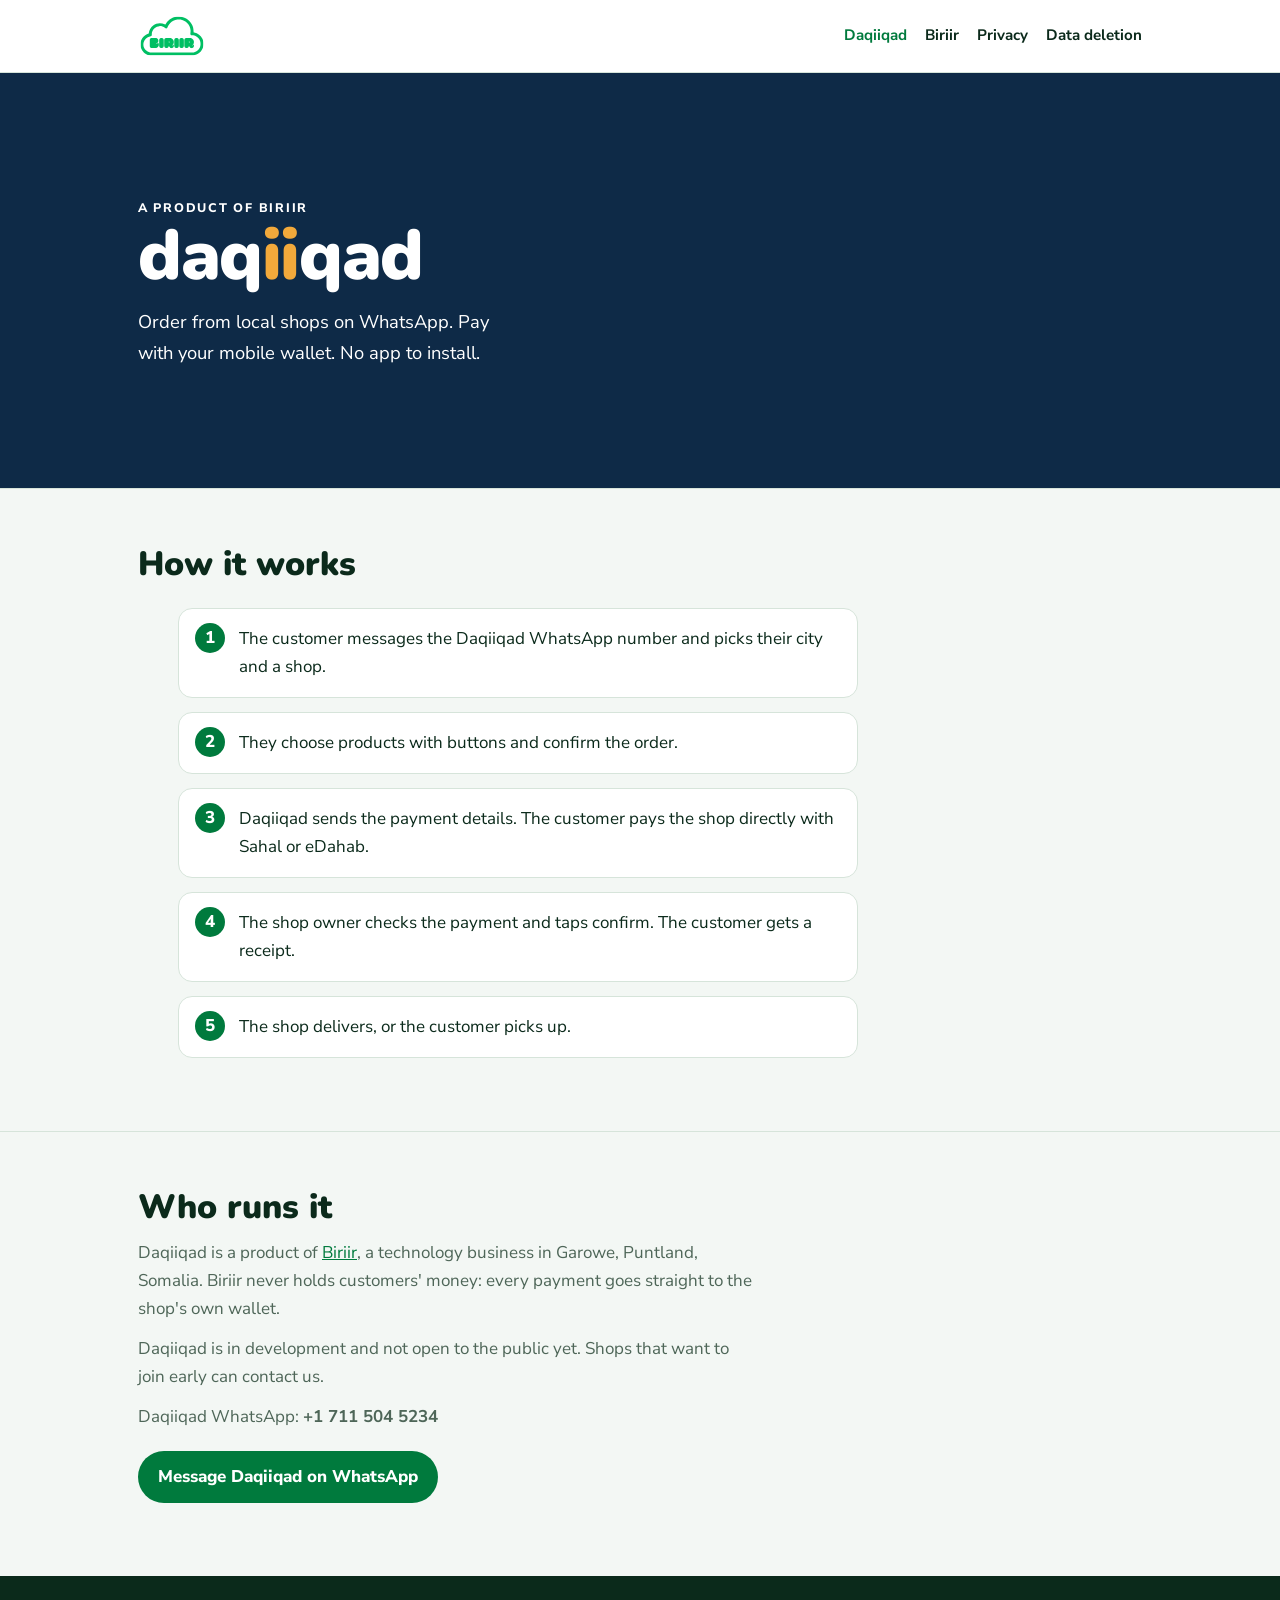
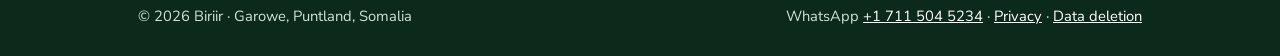
==== index.html @ 388f9c10 "Add Daqiiqad website: home, Biriir, privacy policy, data deletion Static site for GitHub Pages. The " ====
<!doctype html>
<html lang="en">
<head>
<meta charset="utf-8">
<meta name="viewport" content="width=device-width,initial-scale=1,viewport-fit=cover">
<title>Daqiiqad · a product of Biriir</title>
<meta name="description" content="Daqiiqad lets customers order from local shops on WhatsApp and pay with Sahal or eDahab. A product of Biriir.">
<meta property="og:title" content="Daqiiqad · a product of Biriir">
<meta property="og:description" content="Daqiiqad lets customers order from local shops on WhatsApp and pay with Sahal or eDahab. A product of Biriir.">
<meta property="og:image" content="assets/share.png">
<link rel="icon" href="favicon.ico" sizes="any">
<link rel="apple-touch-icon" href="assets/apple-touch-icon-180.png">
<link rel="preconnect" href="https://fonts.googleapis.com">
<link rel="preconnect" href="https://fonts.gstatic.com" crossorigin>
<link rel="stylesheet" href="https://fonts.googleapis.com/css2?family=Nunito:wght@700;800;900&family=Nunito+Sans:opsz,wght@6..12,400;6..12,700;6..12,800&display=swap">
<link rel="stylesheet" href="assets/style.css">
</head>
<body class="daq">
<header class="top"><div class="wrap"><a href="biriir/" aria-label="Biriir"><img src="assets/biriir-logo-green.svg" alt="Biriir" width="69" height="44"></a><nav><a href="" aria-current="page">Daqiiqad</a><a href="biriir/">Biriir</a><a href="privacy/">Privacy</a><a href="data-deletion/">Data deletion</a></nav></div></header>
<main>
<section class="hero"><div class="wrap">
  <div><span class="kicker">A product of Biriir</span><div class="wordmark" role="heading" aria-level="1">daq<span>ii</span>qad</div>
  <p>Order from local shops on WhatsApp. Pay with your mobile wallet. No app to install.</p></div>
</div></section>
<section><div class="wrap">
  <h2>How it works</h2>
  <ol class="steps">
    <li>The customer messages the Daqiiqad WhatsApp number and picks their city and a shop.</li>
    <li>They choose products with buttons and confirm the order.</li>
    <li>Daqiiqad sends the payment details. The customer pays the shop directly with Sahal or eDahab.</li>
    <li>The shop owner checks the payment and taps confirm. The customer gets a receipt.</li>
    <li>The shop delivers, or the customer picks up.</li>
  </ol>
</div></section>
<section><div class="wrap">
  <h2>Who runs it</h2>
  <p class="lead">Daqiiqad is a product of <a href="biriir/">Biriir</a>, a technology business in Garowe, Puntland, Somalia. Biriir never holds customers' money: every payment goes straight to the shop's own wallet.</p>
  <p class="lead">Daqiiqad is in development and not open to the public yet. Shops that want to join early can contact us.</p>
  <p class="lead">Daqiiqad WhatsApp: <b>+1 711 504 5234</b></p>
  <p style="margin-top:20px"><a class="btn" href="https://wa.me/17115045234">Message Daqiiqad on WhatsApp</a></p>
</div></section>
</main>
<footer><div class="wrap"><span>© 2026 Biriir · Garowe, Puntland, Somalia</span><span>WhatsApp <a href="https://wa.me/17115045234">+1 711 504 5234</a> · <a href="privacy/">Privacy</a> · <a href="data-deletion/">Data deletion</a></span></div></footer>
</body>
</html>
---- assets/style.css ----
:root{--green:#00BF63;--deep:#007A3D;--ink:#0B2A1B;--muted:#4E6658;--mist:#E6F6EC;--line:#D6E4DA;--bg:#F3F7F4;--white:#fff}
*{box-sizing:border-box}html{-webkit-text-size-adjust:100%}
body{margin:0;background:var(--bg);color:var(--ink);font:400 1.0625rem/1.65 "Nunito Sans",system-ui,-apple-system,"Segoe UI",Roboto,sans-serif}
h1,h2,h3{font-family:Nunito,"Arial Rounded MT Bold",system-ui,sans-serif;line-height:1.15;text-wrap:balance;margin:0}
a{color:var(--deep)}
.wrap{max-width:1040px;margin:0 auto;padding-left:max(18px,env(safe-area-inset-left,0px));padding-right:max(18px,env(safe-area-inset-right,0px))}
header.top{background:var(--white);border-bottom:1px solid var(--line)}
header.top .wrap{display:flex;align-items:center;justify-content:space-between;gap:16px;padding-block:14px}
header.top img{height:44px;width:auto;display:block}
nav{display:flex;gap:18px;flex-wrap:wrap;font-weight:700;font-size:.95rem}
nav a{text-decoration:none;color:var(--ink)}nav a:hover,nav a[aria-current]{color:var(--deep)}
.hero{background:var(--green);color:var(--white)}
.hero .wrap{display:grid;grid-template-columns:minmax(0,1fr) minmax(0,1fr);gap:40px;align-items:center;padding-block:64px}
.hero h1{font-size:clamp(2.2rem,5vw,3.4rem);font-weight:900}
.hero p{font-size:1.15rem;max-width:34ch;margin:16px 0 0}
.hero img{width:100%;max-width:420px;justify-self:center}
.kicker{font:800 .78rem/1 "Nunito Sans",sans-serif;letter-spacing:.14em;text-transform:uppercase}
main section{padding-block:56px}
main section+section{border-top:1px solid var(--line)}
.lead{max-width:62ch;color:var(--muted);margin:12px 0 0}
h2{font-size:clamp(1.6rem,3vw,2.1rem);font-weight:900}
.cards{display:grid;gap:18px;grid-template-columns:repeat(auto-fit,minmax(240px,1fr));margin-top:28px}
.card{background:var(--white);border:1px solid var(--line);border-radius:16px;padding:24px;display:flex;flex-direction:column;gap:10px}
.card h3{font-size:1.25rem;font-weight:800}
.card p{margin:0;color:var(--muted)}
.pill{display:inline-block;background:var(--mist);color:var(--deep);font-weight:800;font-size:.8rem;padding:4px 10px;border-radius:999px;align-self:flex-start}
.btn{display:inline-flex;align-items:center;gap:8px;background:var(--deep);color:var(--white);text-decoration:none;font-weight:800;padding:12px 20px;border-radius:999px}
.btn.light{background:var(--white);color:var(--deep)}
.contact{display:flex;flex-direction:column;gap:14px;align-items:flex-start}
.doc{max-width:760px;padding-block:48px}
.doc h1{font-size:2rem;font-weight:900}
.doc h2{font-size:1.2rem;font-weight:800;margin-top:30px}
.doc ul,.doc ol{padding-left:1.2em}.doc li{margin:4px 0}
.muted{color:var(--muted)}
hr{border:0;border-top:1px solid var(--line);margin:40px 0}
footer{background:var(--ink);color:#CFE3D6;font-size:.92rem}
footer .wrap{display:flex;flex-wrap:wrap;justify-content:space-between;gap:16px;padding-block:28px}
footer a{color:#fff}
.daq{--navy:#0E2A47;--sky:#4189DD;--gold:#F2A93B}
.daq .hero{background:var(--navy)}
.daq .hero .wrap{grid-template-columns:1fr}
.wordmark{font:900 clamp(2.6rem,7vw,4.4rem)/1 Nunito,sans-serif;letter-spacing:-.02em}
.wordmark span{color:var(--gold)}
.steps{counter-reset:s;display:grid;gap:14px;margin-top:24px;max-width:720px}
.steps li{list-style:none;background:var(--white);border:1px solid var(--line);border-radius:14px;padding:16px 18px 16px 60px;position:relative}
.steps li::before{counter-increment:s;content:counter(s);position:absolute;left:16px;top:14px;width:30px;height:30px;border-radius:50%;background:var(--deep);color:#fff;font-weight:800;display:grid;place-items:center}
@media (max-width:760px){.hero .wrap{grid-template-columns:1fr;padding-block:44px}.hero img{max-width:280px;justify-self:start}nav{gap:12px}}
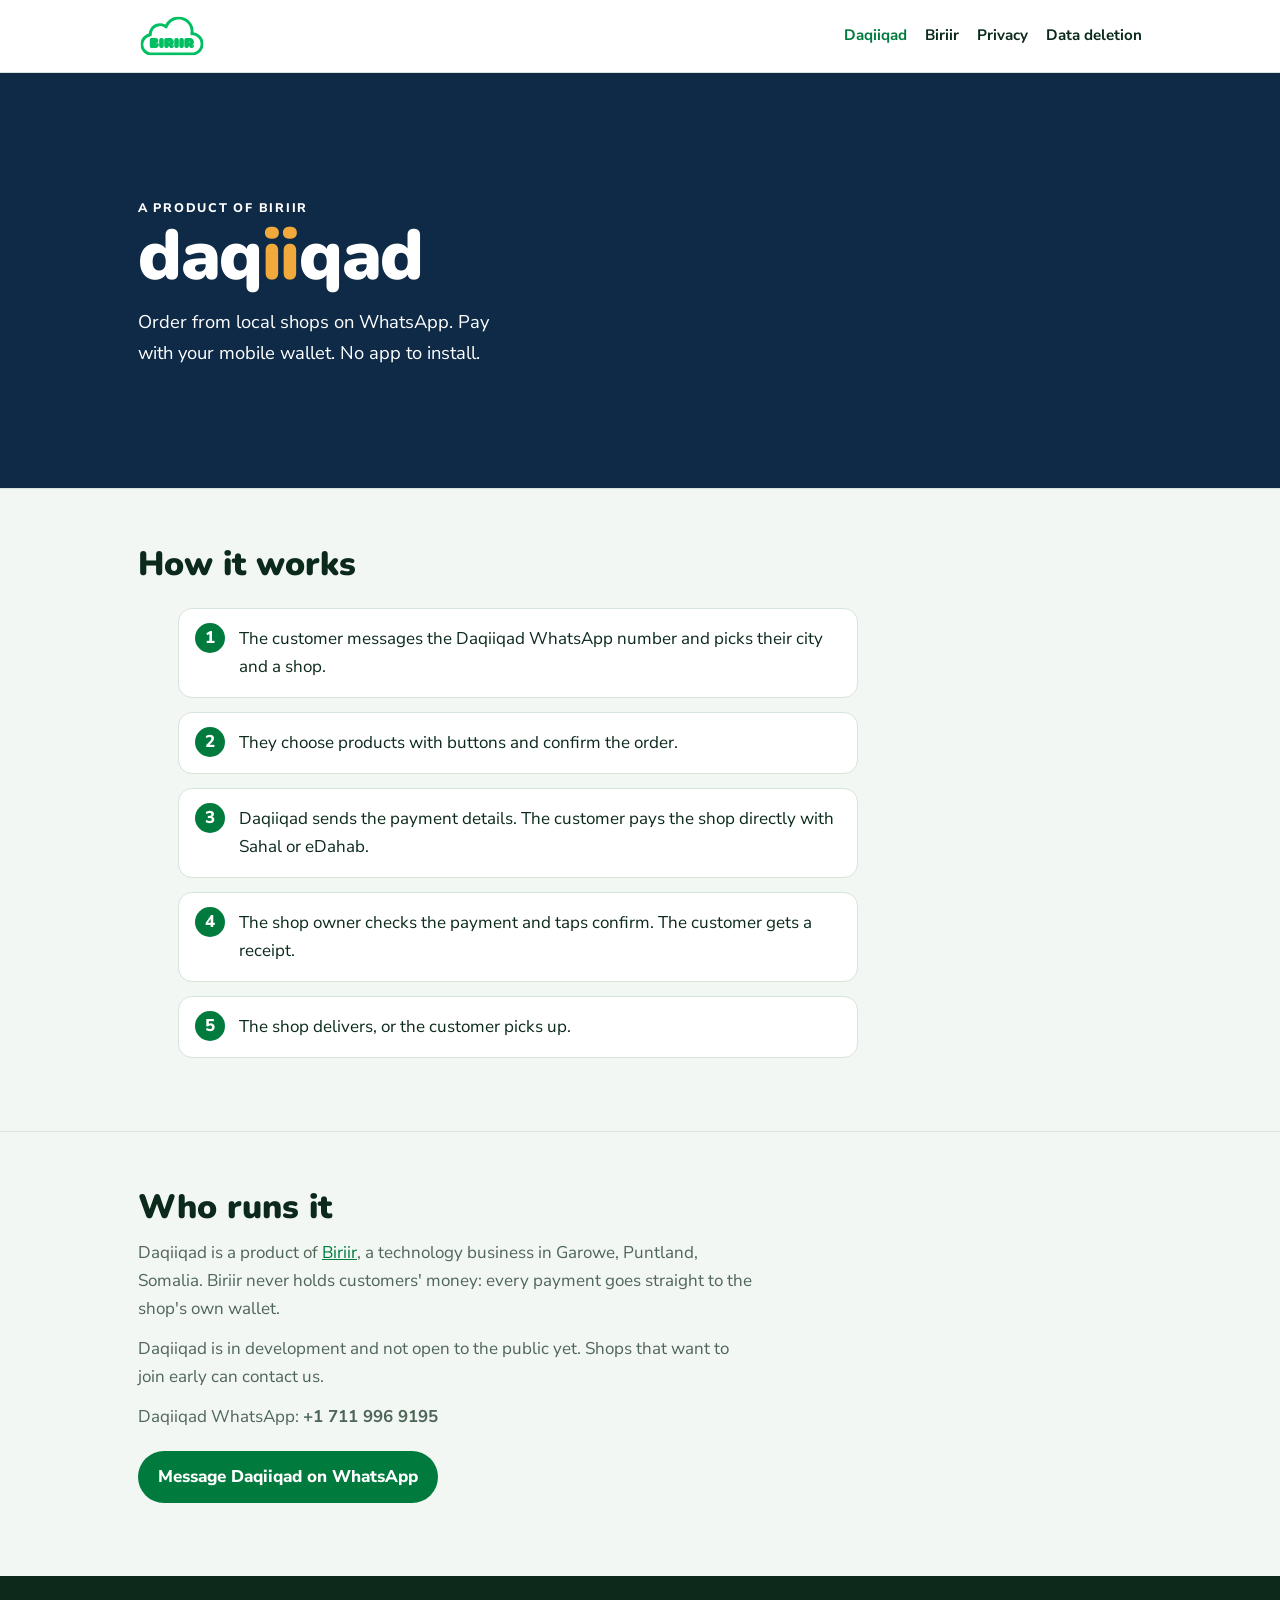
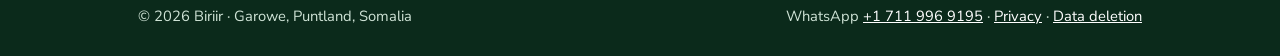
==== commit aeec279f: "Update Daqiiqad WhatsApp contact to the new number Co-Authored-By: Claude Opus 5.5 <noreply@anthropi" ====
--- a/index.html
+++ b/index.html
@@ -36,10 +36,10 @@
   <h2>Who runs it</h2>
   <p class="lead">Daqiiqad is a product of <a href="biriir/">Biriir</a>, a technology business in Garowe, Puntland, Somalia. Biriir never holds customers' money: every payment goes straight to the shop's own wallet.</p>
   <p class="lead">Daqiiqad is in development and not open to the public yet. Shops that want to join early can contact us.</p>
-  <p class="lead">Daqiiqad WhatsApp: <b>+1 711 504 5234</b></p>
-  <p style="margin-top:20px"><a class="btn" href="https://wa.me/17115045234">Message Daqiiqad on WhatsApp</a></p>
+  <p class="lead">Daqiiqad WhatsApp: <b>+1 711 996 9195</b></p>
+  <p style="margin-top:20px"><a class="btn" href="https://wa.me/17119969195">Message Daqiiqad on WhatsApp</a></p>
 </div></section>
 </main>
-<footer><div class="wrap"><span>© 2026 Biriir · Garowe, Puntland, Somalia</span><span>WhatsApp <a href="https://wa.me/17115045234">+1 711 504 5234</a> · <a href="privacy/">Privacy</a> · <a href="data-deletion/">Data deletion</a></span></div></footer>
+<footer><div class="wrap"><span>© 2026 Biriir · Garowe, Puntland, Somalia</span><span>WhatsApp <a href="https://wa.me/17119969195">+1 711 996 9195</a> · <a href="privacy/">Privacy</a> · <a href="data-deletion/">Data deletion</a></span></div></footer>
 </body>
 </html>
